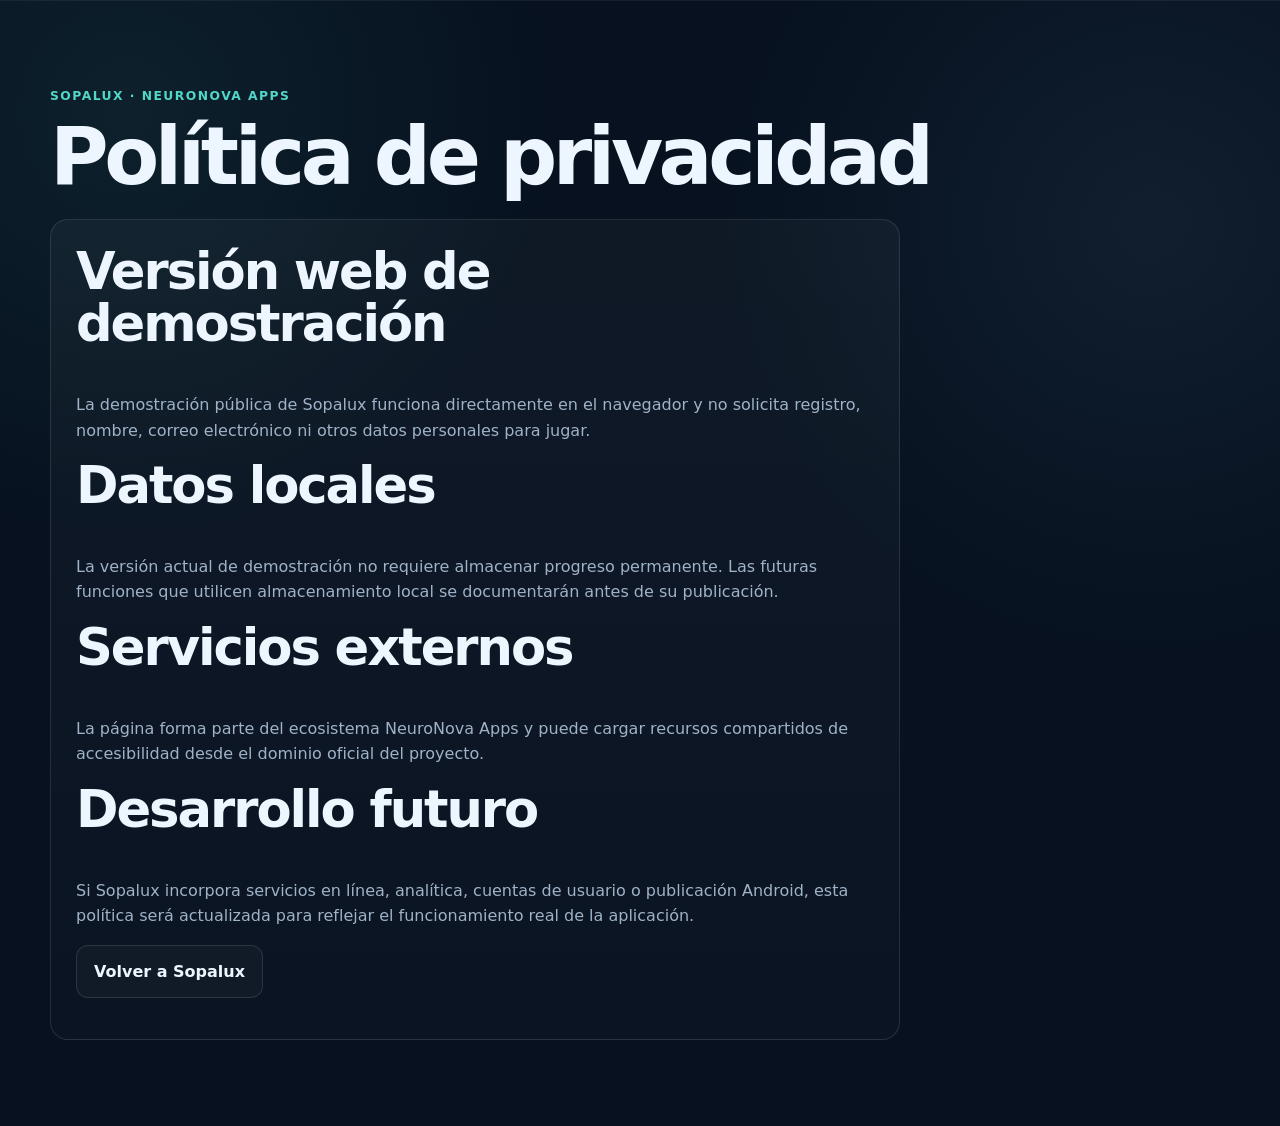
==== privacy/index.html @ 6b68310d "Añadir política de privacidad base de Sopalux" ====
<!doctype html><html lang="es"><head><meta charset="utf-8"><meta name="viewport" content="width=device-width, initial-scale=1"><meta name="robots" content="index, follow"><title>Privacidad | Sopalux</title><link rel="icon" href="../favicon.svg" type="image/svg+xml"><link rel="stylesheet" href="../styles.css"><link rel="stylesheet" href="https://neuronova-apps.github.io/assets/accessibility/accessibility.css"><script src="https://neuronova-apps.github.io/assets/accessibility/accessibility.js" defer></script></head><body><main class="section"><div class="container"><p class="eyebrow">Sopalux · NeuroNova Apps</p><h1 style="font-size:clamp(2.6rem,7vw,5rem)">Política de privacidad</h1><div class="concept-card" style="max-width:850px"><h2>Versión web de demostración</h2><p>La demostración pública de Sopalux funciona directamente en el navegador y no solicita registro, nombre, correo electrónico ni otros datos personales para jugar.</p><h2>Datos locales</h2><p>La versión actual de demostración no requiere almacenar progreso permanente. Las futuras funciones que utilicen almacenamiento local se documentarán antes de su publicación.</p><h2>Servicios externos</h2><p>La página forma parte del ecosistema NeuroNova Apps y puede cargar recursos compartidos de accesibilidad desde el dominio oficial del proyecto.</p><h2>Desarrollo futuro</h2><p>Si Sopalux incorpora servicios en línea, analítica, cuentas de usuario o publicación Android, esta política será actualizada para reflejar el funcionamiento real de la aplicación.</p><p><a class="button ghost" href="../">Volver a Sopalux</a></p></div></div></main></body></html>
---- styles.css ----
:root{--bg:#07111f;--surface:#0d1b2a;--surface2:#12263a;--text:#edf6ff;--muted:#9fb2c7;--line:rgba(255,255,255,.11);--accent:#52d6c8;--accent2:#8bd3ff;--max:1180px}*{box-sizing:border-box}html{scroll-behavior:smooth}body{margin:0;background:radial-gradient(circle at 10% 10%,rgba(82,214,200,.08),transparent 28%),radial-gradient(circle at 90% 20%,rgba(139,211,255,.07),transparent 30%),var(--bg);color:var(--text);font-family:Inter,ui-sans-serif,system-ui,-apple-system,BlinkMacSystemFont,"Segoe UI",sans-serif;line-height:1.6}.container{width:min(calc(100% - 36px),var(--max));margin:auto}.skip-link{position:absolute;left:-9999px}.skip-link:focus{left:16px;top:16px;z-index:99;background:#fff;color:#000;padding:10px 14px;border-radius:8px}.ambient{position:fixed;border-radius:50%;filter:blur(90px);pointer-events:none;opacity:.15;z-index:-1}.ambient-one{width:320px;height:320px;background:var(--accent);left:-140px;top:20%}.ambient-two{width:360px;height:360px;background:var(--accent2);right:-160px;top:45%}.site-header{position:sticky;top:0;z-index:20;backdrop-filter:blur(18px);background:rgba(7,17,31,.78);border-bottom:1px solid var(--line)}.header-inner{min-height:74px;display:flex;align-items:center;gap:28px}.brand{display:inline-flex;align-items:center;gap:12px;color:var(--text);text-decoration:none}.brand-symbol{width:42px;height:42px;display:grid;place-items:center;border:1px solid rgba(82,214,200,.4);border-radius:12px;background:linear-gradient(145deg,rgba(82,214,200,.18),rgba(139,211,255,.08));font-weight:800;letter-spacing:-.05em}.brand-copy{display:flex;flex-direction:column;line-height:1.05}.brand-copy strong{font-size:1.05rem}.brand-copy small{color:var(--muted);font-size:.72rem;margin-top:4px}.main-nav{margin-left:auto;display:flex;gap:22px}.main-nav a,.matrix-link,.footer-links a{color:var(--muted);text-decoration:none}.main-nav a:hover,.matrix-link:hover,.footer-links a:hover{color:var(--text)}.matrix-link{font-size:.9rem}.menu-button{display:none;background:none;border:0;padding:8px}.menu-button span{display:block;width:24px;height:2px;background:var(--text);margin:5px}.hero{padding:96px 0 84px}.hero-grid{display:grid;grid-template-columns:1.05fr .95fr;gap:68px;align-items:center}.eyebrow{text-transform:uppercase;letter-spacing:.12em;font-size:.77rem;color:var(--accent);font-weight:750}.pulse-dot{display:inline-block;width:7px;height:7px;border-radius:50%;background:var(--accent);margin-right:8px;box-shadow:0 0 0 6px rgba(82,214,200,.08)}h1,h2,h3,h4,p{margin-top:0}h1{font-size:clamp(2.8rem,7vw,5.9rem);line-height:.95;letter-spacing:-.055em;margin-bottom:24px}h1 span{color:var(--accent2)}h2{font-size:clamp(2rem,4vw,3.35rem);line-height:1.02;letter-spacing:-.04em}.lead{font-size:1.12rem;color:var(--muted);max-width:720px}.hero-actions{display:flex;gap:12px;flex-wrap:wrap;margin:30px 0}.button,.small-button{display:inline-flex;align-items:center;justify-content:center;border:1px solid var(--line);border-radius:12px;text-decoration:none;font-weight:700;cursor:pointer}.button{padding:13px 17px}.button.primary{background:var(--text);color:var(--bg);border-color:var(--text)}.button.ghost{color:var(--text);background:rgba(255,255,255,.03)}.small-button{padding:9px 12px;background:transparent;color:var(--text)}.hero-metrics{display:grid;grid-template-columns:repeat(3,1fr);border-top:1px solid var(--line);margin-top:36px}.hero-metrics div{padding:18px 10px 0 0}.hero-metrics strong{display:block;font-size:1.4rem}.hero-metrics span{color:var(--muted);font-size:.82rem}.hero-visual{position:relative;min-height:470px;display:grid;place-items:center}.orbit{position:absolute;border:1px solid rgba(255,255,255,.13);border-radius:50%}.orbit-outer{width:410px;height:410px}.orbit-inner{width:278px;height:278px}.node,.chip{position:absolute;padding:7px 10px;border:1px solid var(--line);background:rgba(7,17,31,.9);border-radius:999px;font-size:.7rem;letter-spacing:.08em}.node-top{top:-16px;left:50%;transform:translateX(-50%)}.node-right{right:-24px;top:50%}.node-bottom{bottom:-16px;left:50%;transform:translateX(-50%)}.node-left{left:-24px;top:50%}.chip-one{top:12%;left:-8%}.chip-two{right:-13%;top:46%}.chip-three{bottom:7%;left:8%}.letter-core{width:160px;height:160px;border-radius:28px;border:1px solid rgba(82,214,200,.35);background:linear-gradient(145deg,rgba(82,214,200,.16),rgba(139,211,255,.06));display:grid;grid-template-columns:repeat(2,1fr);padding:24px;gap:8px;box-shadow:0 24px 70px rgba(0,0,0,.35)}.letter-core span{display:grid;place-items:center;border:1px solid var(--line);border-radius:8px;font-weight:850;font-size:1.45rem}.letter-core small{grid-column:1/-1;text-align:center;color:var(--muted);letter-spacing:.12em;font-size:.62rem}.section{padding:86px 0;border-top:1px solid rgba(255,255,255,.06)}.section-heading{display:grid;grid-template-columns:1fr 1fr;gap:50px;align-items:end;margin-bottom:34px}.section-heading>p{color:var(--muted)}.concept-grid,.mode-grid{display:grid;grid-template-columns:repeat(3,1fr);gap:16px}.mode-grid{grid-template-columns:repeat(4,1fr)}.concept-card,.mode-card,.rule-note,.game-shell,.project-grid{background:linear-gradient(180deg,rgba(255,255,255,.035),rgba(255,255,255,.015));border:1px solid var(--line);border-radius:18px}.concept-card,.mode-card{padding:25px}.index,.mode-card>span{display:block;color:var(--accent);font-size:.75rem;font-weight:800;margin-bottom:28px}.concept-card p,.mode-card p,.rule-note p{color:var(--muted)}.rules-grid{display:grid;grid-template-columns:1.05fr .95fr;gap:28px}.rule-flow{display:grid;gap:12px}.rule-flow article{display:flex;gap:14px;padding:14px 0;border-bottom:1px solid var(--line)}.rule-flow article>span{color:var(--accent);font-weight:800}.rule-flow p{color:var(--muted);margin:3px 0 0}.rule-note{padding:28px;align-self:center}.game-shell{padding:18px}.game-header{display:flex;align-items:center;justify-content:space-between;border-bottom:1px solid var(--line);padding:4px 4px 16px;margin-bottom:18px}.game-header div{display:flex;flex-direction:column}.game-header span{color:var(--muted);font-size:.88rem}.game-layout{display:grid;grid-template-columns:minmax(0,1fr) 280px;gap:24px}.word-grid{display:grid;grid-template-columns:repeat(10,1fr);aspect-ratio:1;gap:4px;user-select:none;touch-action:none}.letter-cell{display:grid;place-items:center;border:1px solid var(--line);border-radius:7px;background:rgba(255,255,255,.025);font-weight:800;font-size:clamp(.72rem,2.2vw,1.1rem);cursor:pointer;transition:.14s}.letter-cell.selecting{background:rgba(139,211,255,.15);border-color:rgba(139,211,255,.45)}.letter-cell.found{background:rgba(82,214,200,.22);border-color:rgba(82,214,200,.55)}.word-panel{border-left:1px solid var(--line);padding-left:22px}.word-panel ul{list-style:none;padding:0;margin:0;display:grid;gap:9px}.word-panel li{padding:8px 10px;border:1px solid var(--line);border-radius:9px;color:var(--muted)}.word-panel li.found{text-decoration:line-through;color:var(--accent)}.progress-track{height:7px;background:rgba(255,255,255,.06);border-radius:99px;margin:18px 0;overflow:hidden}.progress-track span{display:block;height:100%;width:0;background:linear-gradient(90deg,var(--accent),var(--accent2));transition:.2s}.game-message{font-size:.9rem;color:var(--muted)}.project-grid{padding:28px;display:flex;justify-content:space-between;gap:26px;align-items:center}.site-footer{border-top:1px solid var(--line);padding:38px 0 24px}.footer-grid{display:flex;justify-content:space-between;gap:30px}.footer-grid p,.footer-bottom{color:var(--muted)}.footer-links{display:flex;gap:18px;align-items:center}.footer-bottom{border-top:1px solid var(--line);margin-top:28px;padding-top:18px;display:flex;justify-content:space-between;font-size:.82rem}.reveal{opacity:1;transform:none}@media(max-width:900px){.main-nav,.matrix-link{display:none}.menu-button{display:block;margin-left:auto}.main-nav.open{display:flex;position:absolute;top:74px;left:18px;right:18px;flex-direction:column;padding:16px;background:#0b1725;border:1px solid var(--line);border-radius:14px}.hero-grid,.section-heading,.rules-grid,.game-layout{grid-template-columns:1fr}.hero-visual{min-height:380px}.orbit-outer{width:330px;height:330px}.orbit-inner{width:230px;height:230px}.concept-grid,.mode-grid{grid-template-columns:1fr 1fr}.word-panel{border-left:0;border-top:1px solid var(--line);padding:18px 0 0}.project-grid{align-items:flex-start;flex-direction:column}}@media(max-width:580px){.hero{padding-top:66px}.hero-metrics{grid-template-columns:1fr}.concept-grid,.mode-grid{grid-template-columns:1fr}.hero-visual{min-height:320px}.orbit-outer{width:270px;height:270px}.orbit-inner{width:190px;height:190px}.letter-core{width:132px;height:132px;padding:17px}.node,.chip{font-size:.56rem}.game-shell{padding:12px}.word-grid{gap:2px}.letter-cell{border-radius:4px}.footer-grid,.footer-bottom{flex-direction:column}.footer-links{align-items:flex-start;flex-direction:column}}@media(prefers-reduced-motion:reduce){html{scroll-behavior:auto}*{transition:none!important;animation:none!important}}
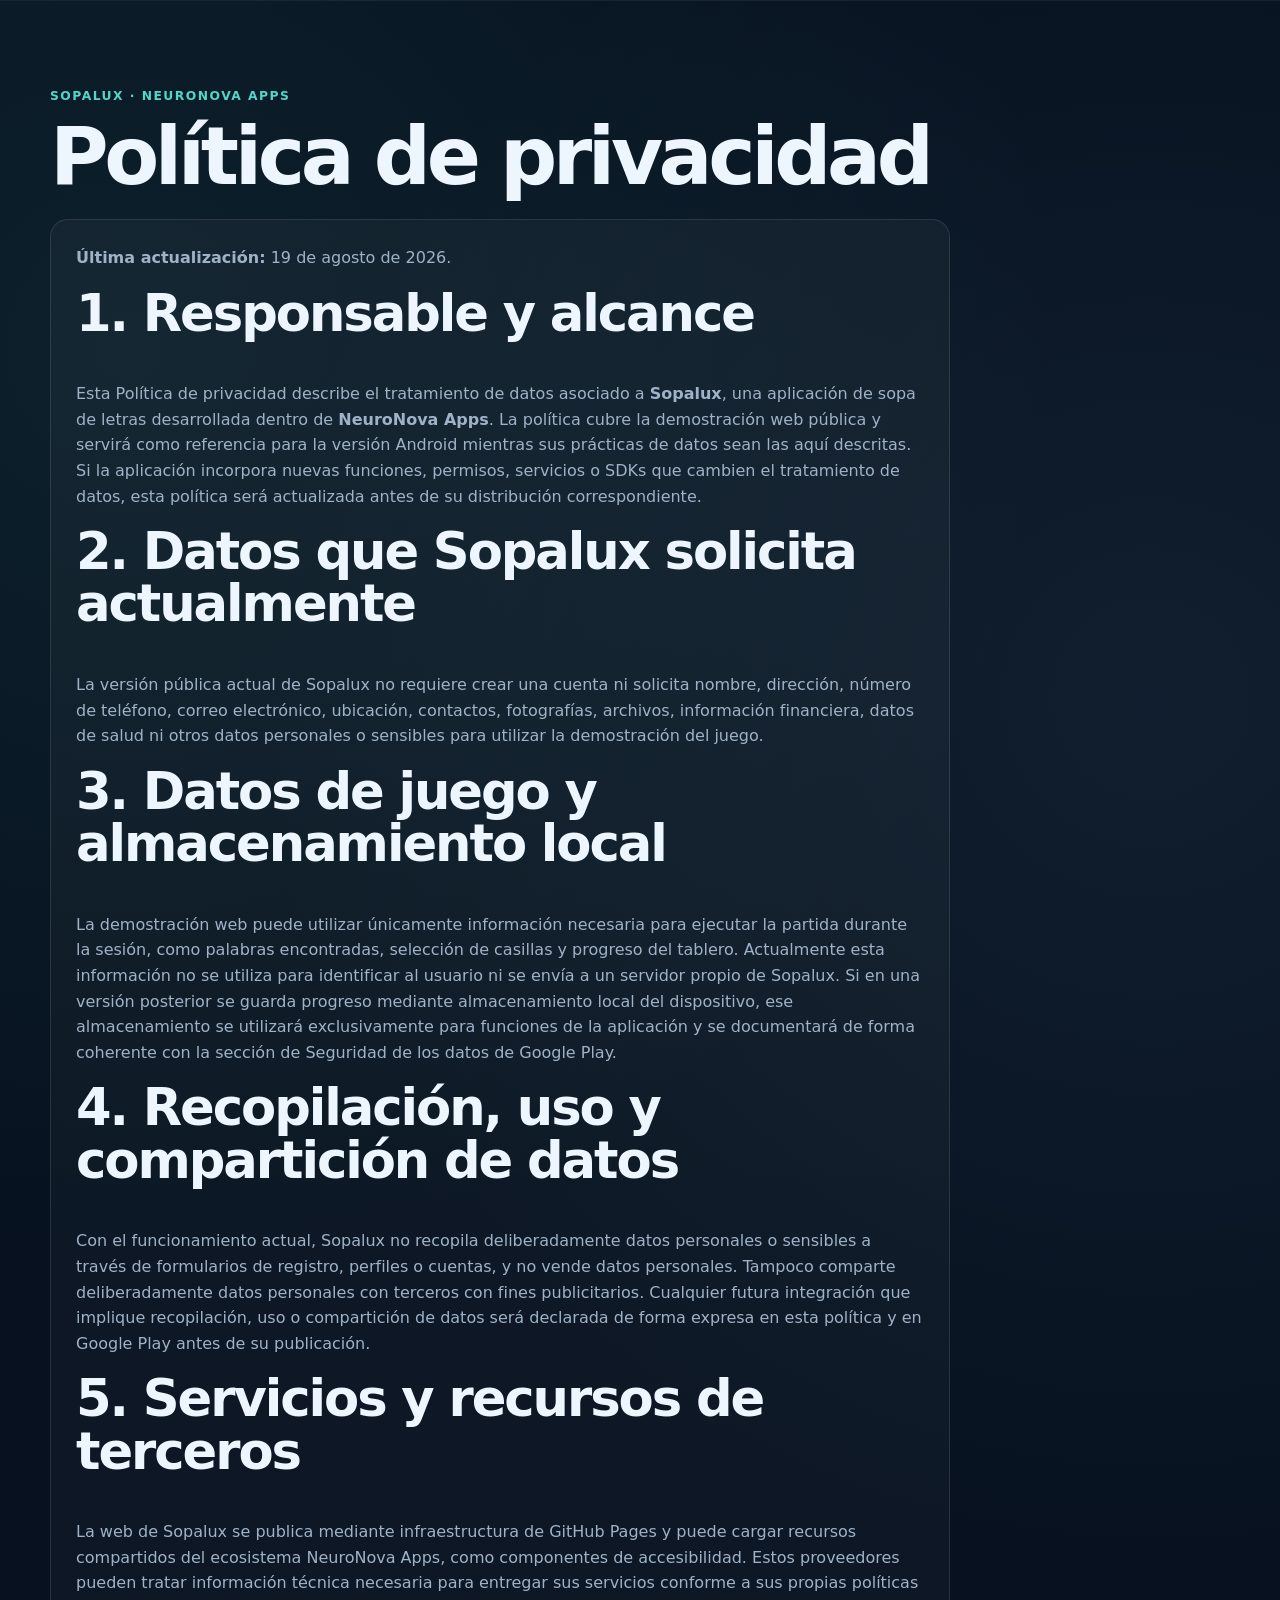
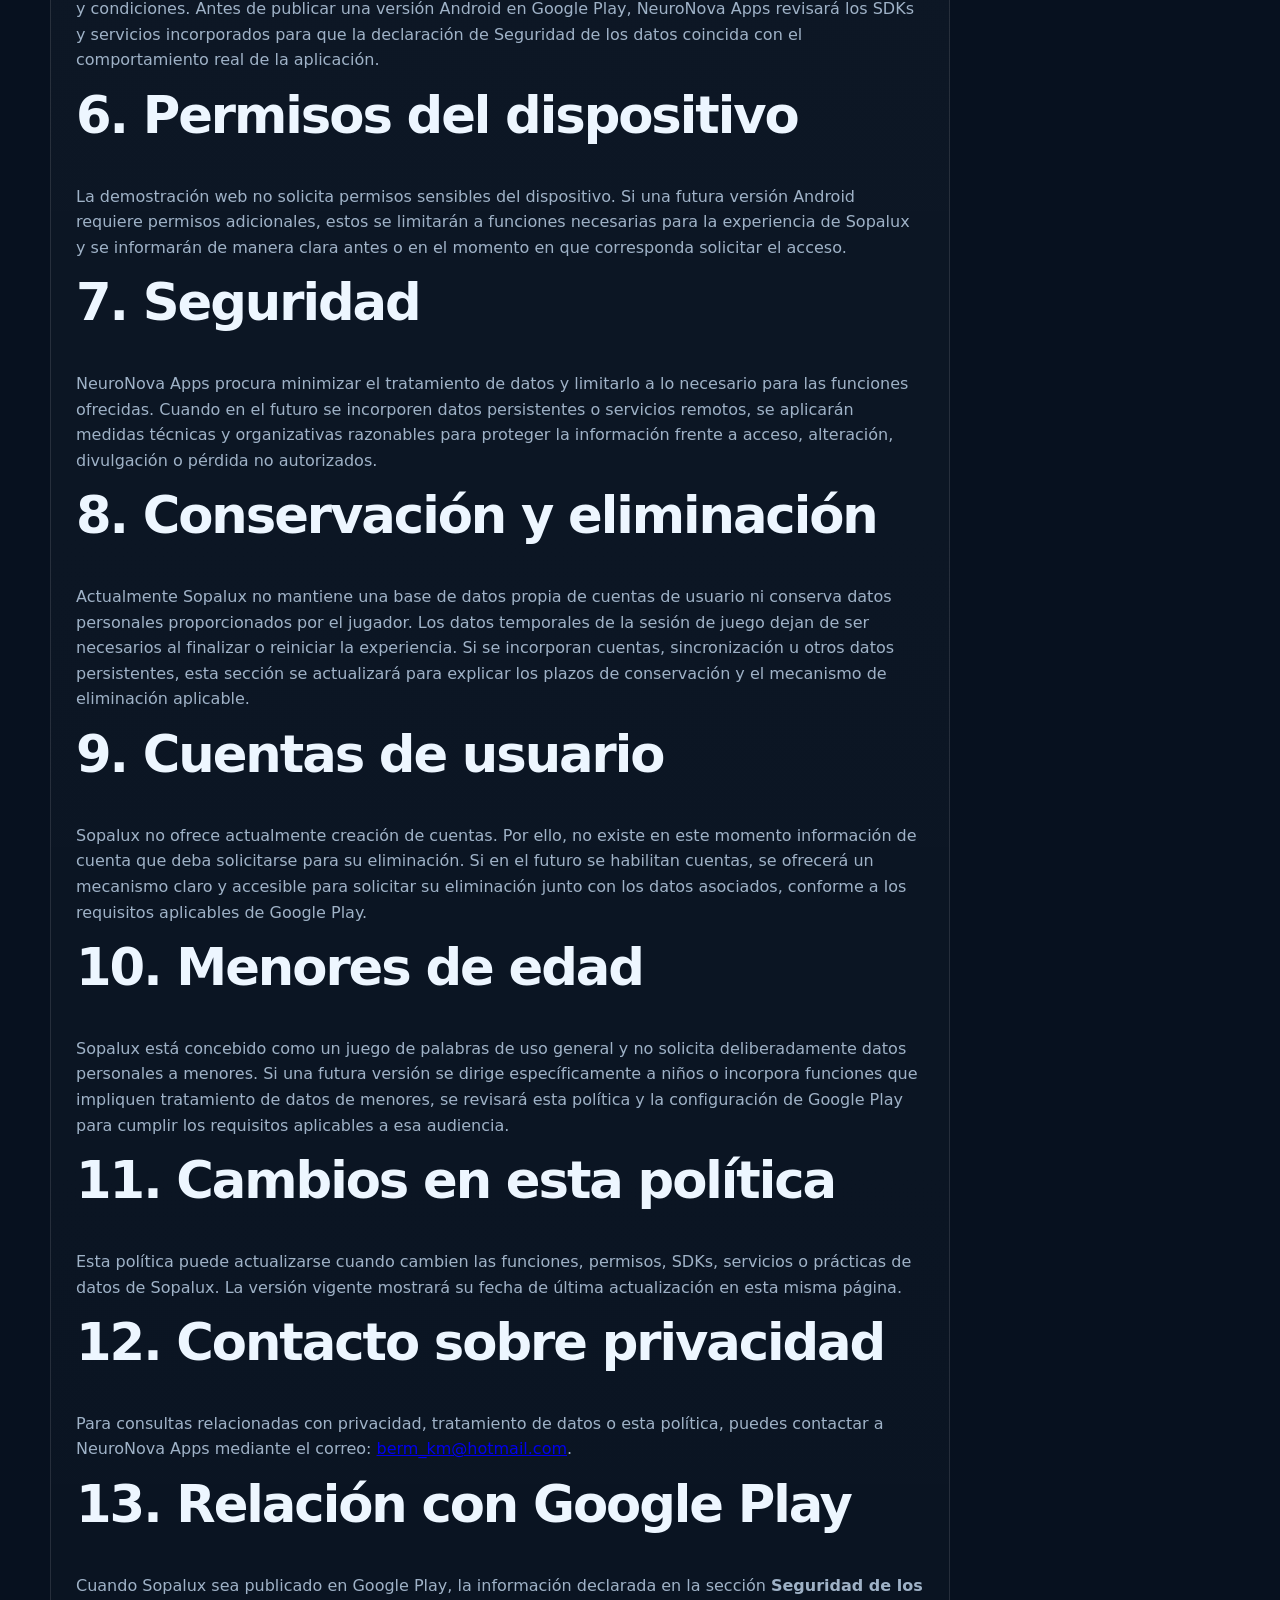
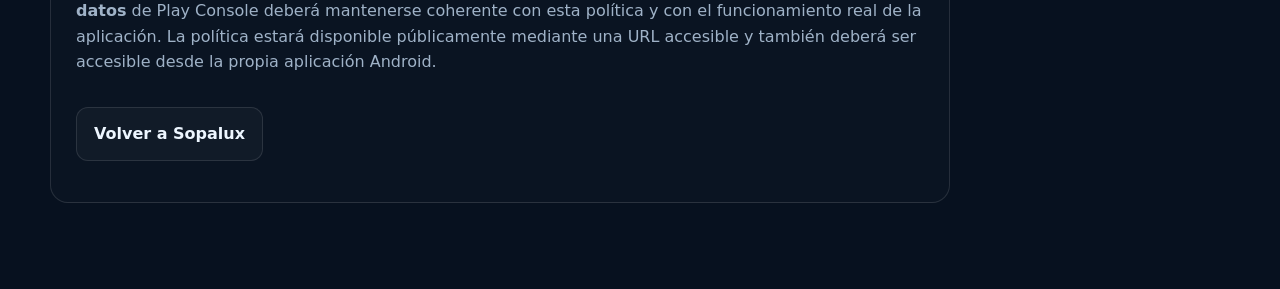
==== commit c2156c64: "Alinear política de privacidad de Sopalux con Google Play" ====
--- a/privacy/index.html
+++ b/privacy/index.html
@@ -1 +1,67 @@
-<!doctype html><html lang="es"><head><meta charset="utf-8"><meta name="viewport" content="width=device-width, initial-scale=1"><meta name="robots" content="index, follow"><title>Privacidad | Sopalux</title><link rel="icon" href="../favicon.svg" type="image/svg+xml"><link rel="stylesheet" href="../styles.css"><link rel="stylesheet" href="https://neuronova-apps.github.io/assets/accessibility/accessibility.css"><script src="https://neuronova-apps.github.io/assets/accessibility/accessibility.js" defer></script></head><body><main class="section"><div class="container"><p class="eyebrow">Sopalux · NeuroNova Apps</p><h1 style="font-size:clamp(2.6rem,7vw,5rem)">Política de privacidad</h1><div class="concept-card" style="max-width:850px"><h2>Versión web de demostración</h2><p>La demostración pública de Sopalux funciona directamente en el navegador y no solicita registro, nombre, correo electrónico ni otros datos personales para jugar.</p><h2>Datos locales</h2><p>La versión actual de demostración no requiere almacenar progreso permanente. Las futuras funciones que utilicen almacenamiento local se documentarán antes de su publicación.</p><h2>Servicios externos</h2><p>La página forma parte del ecosistema NeuroNova Apps y puede cargar recursos compartidos de accesibilidad desde el dominio oficial del proyecto.</p><h2>Desarrollo futuro</h2><p>Si Sopalux incorpora servicios en línea, analítica, cuentas de usuario o publicación Android, esta política será actualizada para reflejar el funcionamiento real de la aplicación.</p><p><a class="button ghost" href="../">Volver a Sopalux</a></p></div></div></main></body></html>+<!doctype html>
+<html lang="es">
+<head>
+  <meta charset="utf-8">
+  <meta name="viewport" content="width=device-width, initial-scale=1">
+  <meta name="robots" content="index, follow">
+  <meta name="description" content="Política de privacidad de Sopalux, aplicación de sopa de letras de NeuroNova Apps.">
+  <title>Política de privacidad | Sopalux</title>
+  <link rel="icon" href="../favicon.svg" type="image/svg+xml">
+  <link rel="stylesheet" href="../styles.css">
+  <link rel="stylesheet" href="https://neuronova-apps.github.io/assets/accessibility/accessibility.css">
+  <script src="https://neuronova-apps.github.io/assets/accessibility/accessibility.js" defer></script>
+</head>
+<body>
+  <a class="skip-link" href="#contenido">Saltar al contenido principal</a>
+  <main id="contenido" class="section">
+    <div class="container">
+      <p class="eyebrow">Sopalux · NeuroNova Apps</p>
+      <h1 style="font-size:clamp(2.6rem,7vw,5rem)">Política de privacidad</h1>
+      <div class="concept-card" style="max-width:900px">
+        <p><strong>Última actualización:</strong> 19 de agosto de 2026.</p>
+
+        <h2>1. Responsable y alcance</h2>
+        <p>Esta Política de privacidad describe el tratamiento de datos asociado a <strong>Sopalux</strong>, una aplicación de sopa de letras desarrollada dentro de <strong>NeuroNova Apps</strong>. La política cubre la demostración web pública y servirá como referencia para la versión Android mientras sus prácticas de datos sean las aquí descritas. Si la aplicación incorpora nuevas funciones, permisos, servicios o SDKs que cambien el tratamiento de datos, esta política será actualizada antes de su distribución correspondiente.</p>
+
+        <h2>2. Datos que Sopalux solicita actualmente</h2>
+        <p>La versión pública actual de Sopalux no requiere crear una cuenta ni solicita nombre, dirección, número de teléfono, correo electrónico, ubicación, contactos, fotografías, archivos, información financiera, datos de salud ni otros datos personales o sensibles para utilizar la demostración del juego.</p>
+
+        <h2>3. Datos de juego y almacenamiento local</h2>
+        <p>La demostración web puede utilizar únicamente información necesaria para ejecutar la partida durante la sesión, como palabras encontradas, selección de casillas y progreso del tablero. Actualmente esta información no se utiliza para identificar al usuario ni se envía a un servidor propio de Sopalux. Si en una versión posterior se guarda progreso mediante almacenamiento local del dispositivo, ese almacenamiento se utilizará exclusivamente para funciones de la aplicación y se documentará de forma coherente con la sección de Seguridad de los datos de Google Play.</p>
+
+        <h2>4. Recopilación, uso y compartición de datos</h2>
+        <p>Con el funcionamiento actual, Sopalux no recopila deliberadamente datos personales o sensibles a través de formularios de registro, perfiles o cuentas, y no vende datos personales. Tampoco comparte deliberadamente datos personales con terceros con fines publicitarios. Cualquier futura integración que implique recopilación, uso o compartición de datos será declarada de forma expresa en esta política y en Google Play antes de su publicación.</p>
+
+        <h2>5. Servicios y recursos de terceros</h2>
+        <p>La web de Sopalux se publica mediante infraestructura de GitHub Pages y puede cargar recursos compartidos del ecosistema NeuroNova Apps, como componentes de accesibilidad. Estos proveedores pueden tratar información técnica necesaria para entregar sus servicios conforme a sus propias políticas y condiciones. Antes de publicar una versión Android en Google Play, NeuroNova Apps revisará los SDKs y servicios incorporados para que la declaración de Seguridad de los datos coincida con el comportamiento real de la aplicación.</p>
+
+        <h2>6. Permisos del dispositivo</h2>
+        <p>La demostración web no solicita permisos sensibles del dispositivo. Si una futura versión Android requiere permisos adicionales, estos se limitarán a funciones necesarias para la experiencia de Sopalux y se informarán de manera clara antes o en el momento en que corresponda solicitar el acceso.</p>
+
+        <h2>7. Seguridad</h2>
+        <p>NeuroNova Apps procura minimizar el tratamiento de datos y limitarlo a lo necesario para las funciones ofrecidas. Cuando en el futuro se incorporen datos persistentes o servicios remotos, se aplicarán medidas técnicas y organizativas razonables para proteger la información frente a acceso, alteración, divulgación o pérdida no autorizados.</p>
+
+        <h2>8. Conservación y eliminación</h2>
+        <p>Actualmente Sopalux no mantiene una base de datos propia de cuentas de usuario ni conserva datos personales proporcionados por el jugador. Los datos temporales de la sesión de juego dejan de ser necesarios al finalizar o reiniciar la experiencia. Si se incorporan cuentas, sincronización u otros datos persistentes, esta sección se actualizará para explicar los plazos de conservación y el mecanismo de eliminación aplicable.</p>
+
+        <h2>9. Cuentas de usuario</h2>
+        <p>Sopalux no ofrece actualmente creación de cuentas. Por ello, no existe en este momento información de cuenta que deba solicitarse para su eliminación. Si en el futuro se habilitan cuentas, se ofrecerá un mecanismo claro y accesible para solicitar su eliminación junto con los datos asociados, conforme a los requisitos aplicables de Google Play.</p>
+
+        <h2>10. Menores de edad</h2>
+        <p>Sopalux está concebido como un juego de palabras de uso general y no solicita deliberadamente datos personales a menores. Si una futura versión se dirige específicamente a niños o incorpora funciones que impliquen tratamiento de datos de menores, se revisará esta política y la configuración de Google Play para cumplir los requisitos aplicables a esa audiencia.</p>
+
+        <h2>11. Cambios en esta política</h2>
+        <p>Esta política puede actualizarse cuando cambien las funciones, permisos, SDKs, servicios o prácticas de datos de Sopalux. La versión vigente mostrará su fecha de última actualización en esta misma página.</p>
+
+        <h2>12. Contacto sobre privacidad</h2>
+        <p>Para consultas relacionadas con privacidad, tratamiento de datos o esta política, puedes contactar a NeuroNova Apps mediante el correo: <a href="mailto:berm_km@hotmail.com">berm_km@hotmail.com</a>.</p>
+
+        <h2>13. Relación con Google Play</h2>
+        <p>Cuando Sopalux sea publicado en Google Play, la información declarada en la sección <strong>Seguridad de los datos</strong> de Play Console deberá mantenerse coherente con esta política y con el funcionamiento real de la aplicación. La política estará disponible públicamente mediante una URL accesible y también deberá ser accesible desde la propia aplicación Android.</p>
+
+        <p style="margin-top:2rem"><a class="button ghost" href="../">Volver a Sopalux</a></p>
+      </div>
+    </div>
+  </main>
+</body>
+</html>
